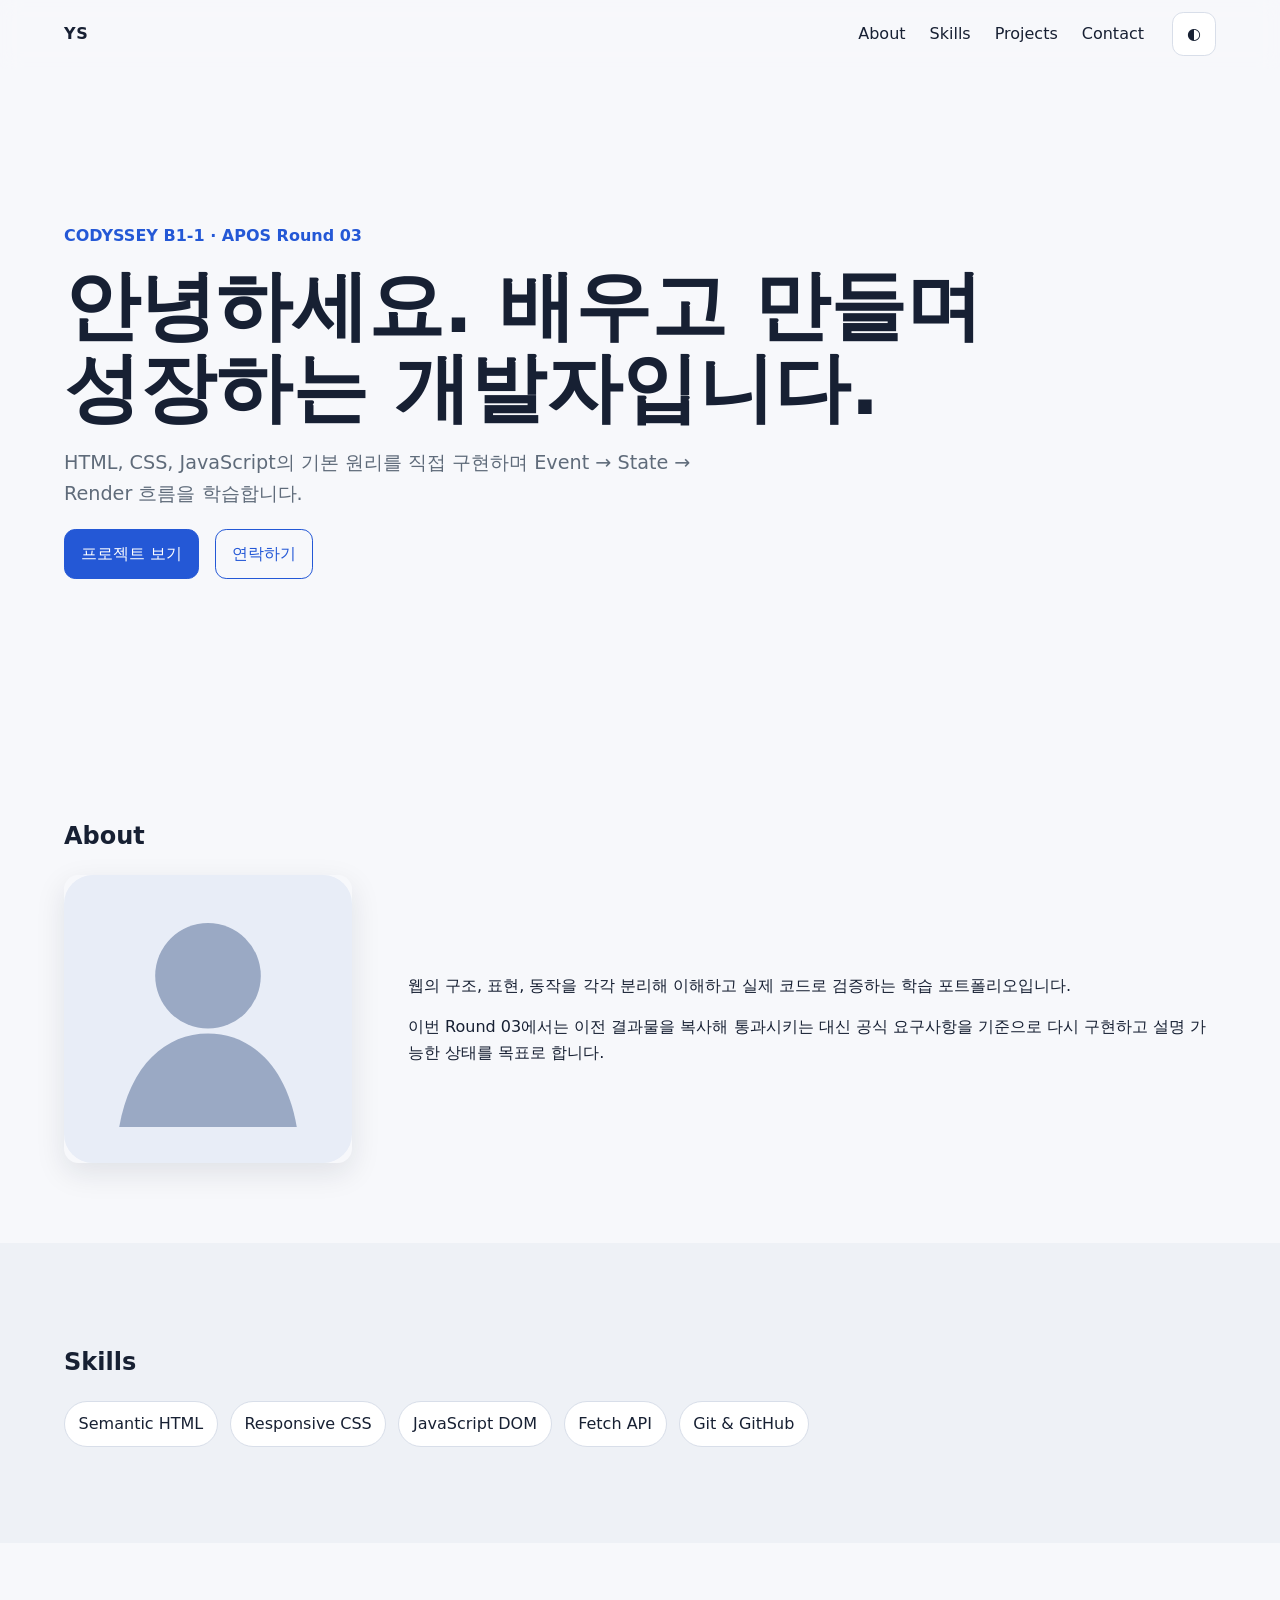
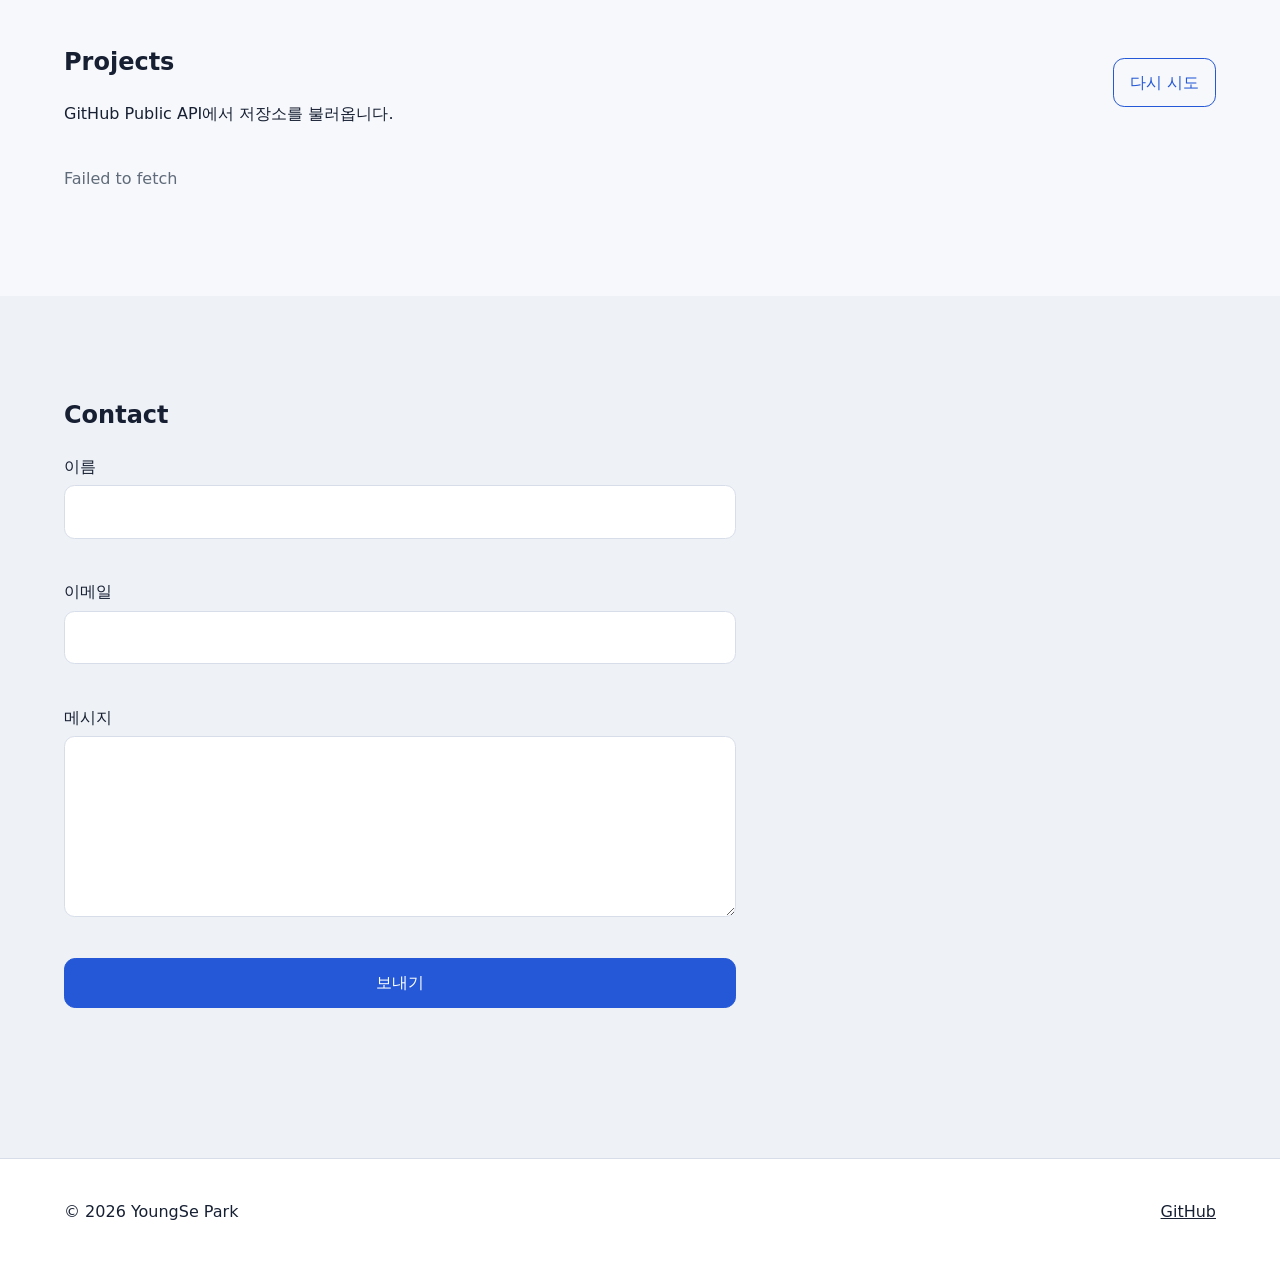
==== training/round-03-apos/04-src/index.html @ c830502e "feat(b1-1): start APOS round 03 core scaffold" ====
<!doctype html>
<html lang="ko" data-theme="light">
<head>
  <meta charset="utf-8">
  <meta name="viewport" content="width=device-width, initial-scale=1">
  <meta name="description" content="CODYSSEY B1-1 Round 03 개인 포트폴리오">
  <title>YoungSe | Web Portfolio</title>
  <link rel="stylesheet" href="css/style.css">
  <script src="js/main.js" defer></script>
</head>
<body>
  <header class="site-header" id="top">
    <nav class="nav container" aria-label="주요 메뉴">
      <a class="logo" href="#hero" aria-label="홈으로 이동">YS</a>
      <button class="menu-toggle" type="button" aria-expanded="false" aria-controls="nav-menu">
        <span class="sr-only">메뉴 열기</span>
        <span aria-hidden="true">☰</span>
      </button>
      <ul class="nav-menu" id="nav-menu">
        <li><a href="#about">About</a></li>
        <li><a href="#skills">Skills</a></li>
        <li><a href="#projects">Projects</a></li>
        <li><a href="#contact">Contact</a></li>
      </ul>
      <button class="theme-toggle" type="button" aria-label="다크 모드 전환">◐</button>
    </nav>
  </header>

  <main>
    <section class="hero section" id="hero">
      <div class="container reveal">
        <p class="eyebrow">CODYSSEY B1-1 · APOS Round 03</p>
        <h1>안녕하세요. 배우고 만들며 성장하는 개발자입니다.</h1>
        <p class="lead">HTML, CSS, JavaScript의 기본 원리를 직접 구현하며 Event → State → Render 흐름을 학습합니다.</p>
        <div class="hero-actions">
          <a class="button" href="#projects">프로젝트 보기</a>
          <a class="button button-secondary" href="#contact">연락하기</a>
        </div>
      </div>
    </section>

    <section class="section" id="about">
      <div class="container reveal">
        <h2>About</h2>
        <div class="about-grid">
          <img class="profile-image" src="images/profile-placeholder.svg" alt="프로필 사진을 위한 기본 이미지">
          <div>
            <p>웹의 구조, 표현, 동작을 각각 분리해 이해하고 실제 코드로 검증하는 학습 포트폴리오입니다.</p>
            <p>이번 Round 03에서는 이전 결과물을 복사해 통과시키는 대신 공식 요구사항을 기준으로 다시 구현하고 설명 가능한 상태를 목표로 합니다.</p>
          </div>
        </div>
      </div>
    </section>

    <section class="section section-alt" id="skills">
      <div class="container reveal">
        <h2>Skills</h2>
        <ul class="skill-list" aria-label="기술 스택">
          <li>Semantic HTML</li>
          <li>Responsive CSS</li>
          <li>JavaScript DOM</li>
          <li>Fetch API</li>
          <li>Git & GitHub</li>
        </ul>
      </div>
    </section>

    <section class="section" id="projects">
      <div class="container reveal">
        <div class="section-heading">
          <div>
            <h2>Projects</h2>
            <p>GitHub Public API에서 저장소를 불러옵니다.</p>
          </div>
          <button class="button button-secondary retry-button" type="button" hidden>다시 시도</button>
        </div>
        <div class="project-status" role="status" aria-live="polite">프로젝트를 준비하고 있습니다.</div>
        <div class="project-grid" aria-live="polite"></div>
      </div>
    </section>

    <section class="section section-alt" id="contact">
      <div class="container reveal">
        <h2>Contact</h2>
        <form class="contact-form" novalidate>
          <div class="form-field">
            <label for="name">이름</label>
            <input id="name" name="name" type="text" autocomplete="name" required>
            <p class="field-error" data-error-for="name"></p>
          </div>

          <div class="form-field">
            <label for="email">이메일</label>
            <input id="email" name="email" type="email" autocomplete="email" required>
            <p class="field-error" data-error-for="email"></p>
          </div>

          <div class="form-field">
            <label for="message">메시지</label>
            <textarea id="message" name="message" rows="6" required></textarea>
            <p class="field-error" data-error-for="message"></p>
          </div>

          <button class="button" type="submit">보내기</button>
          <p class="form-status" role="status" aria-live="polite"></p>
        </form>
      </div>
    </section>
  </main>

  <footer class="site-footer">
    <div class="container footer-row">
      <p>© 2026 YoungSe Park</p>
      <a href="https://github.com/MetaStudy999" target="_blank" rel="noreferrer">GitHub</a>
    </div>
  </footer>

  <button class="scroll-top" type="button" aria-label="페이지 맨 위로 이동" hidden>↑</button>
</body>
</html>
---- training/round-03-apos/04-src/css/style.css ----
:root {
  --color-bg: #f7f8fb;
  --color-surface: #ffffff;
  --color-surface-alt: #eef1f6;
  --color-text: #172033;
  --color-muted: #5f6b7a;
  --color-accent: #2458d6;
  --color-accent-contrast: #ffffff;
  --color-border: #d8dee9;
  --color-error: #b42318;
  --shadow-card: 0 10px 30px rgba(23, 32, 51, 0.1);
  --font-sans: system-ui, -apple-system, BlinkMacSystemFont, "Segoe UI", sans-serif;
  --space-1: 0.5rem;
  --space-2: 0.75rem;
  --space-3: 1rem;
  --space-4: 1.5rem;
  --space-5: 2rem;
  --space-6: 3rem;
  --radius: 0.9rem;
  --max-width: 72rem;
}

[data-theme="dark"] {
  --color-bg: #111827;
  --color-surface: #182235;
  --color-surface-alt: #202c42;
  --color-text: #eef2ff;
  --color-muted: #b9c2d0;
  --color-accent: #7da2ff;
  --color-accent-contrast: #0b1220;
  --color-border: #334155;
  --color-error: #ff9a8f;
  --shadow-card: 0 10px 30px rgba(0, 0, 0, 0.28);
}

* {
  box-sizing: border-box;
}

html {
  scroll-behavior: smooth;
}

body {
  margin: 0;
  font-family: var(--font-sans);
  color: var(--color-text);
  background: var(--color-bg);
  line-height: 1.6;
  transition: background-color 180ms ease, color 180ms ease;
}

a {
  color: inherit;
}

button,
input,
textarea {
  font: inherit;
}

button,
a {
  -webkit-tap-highlight-color: transparent;
}

img {
  display: block;
  max-width: 100%;
}

.container {
  width: min(calc(100% - 2rem), var(--max-width));
  margin-inline: auto;
}

.sr-only {
  position: absolute;
  width: 1px;
  height: 1px;
  padding: 0;
  margin: -1px;
  overflow: hidden;
  clip: rect(0, 0, 0, 0);
  white-space: nowrap;
  border: 0;
}

.site-header {
  position: sticky;
  top: 0;
  z-index: 10;
  border-bottom: 1px solid transparent;
  background: color-mix(in srgb, var(--color-bg) 88%, transparent);
  backdrop-filter: blur(10px);
  transition: background-color 180ms ease, box-shadow 180ms ease, border-color 180ms ease;
}

.site-header.scrolled {
  background: var(--color-surface);
  border-color: var(--color-border);
  box-shadow: 0 4px 18px rgba(23, 32, 51, 0.08);
}

.nav {
  min-height: 4.25rem;
  display: flex;
  align-items: center;
  gap: var(--space-3);
}

.logo {
  font-weight: 800;
  text-decoration: none;
  letter-spacing: 0.04em;
}

.menu-toggle,
.theme-toggle,
.scroll-top {
  border: 1px solid var(--color-border);
  background: var(--color-surface);
  color: var(--color-text);
  border-radius: 0.7rem;
  cursor: pointer;
  transition: transform 160ms ease, background-color 160ms ease;
}

.menu-toggle,
.theme-toggle {
  min-width: 2.75rem;
  min-height: 2.75rem;
}

.menu-toggle {
  margin-left: auto;
}

.theme-toggle:hover,
.menu-toggle:hover,
.scroll-top:hover {
  transform: translateY(-2px);
}

.nav-menu {
  position: absolute;
  inset: 4.25rem 1rem auto 1rem;
  display: none;
  margin: 0;
  padding: var(--space-3);
  list-style: none;
  background: var(--color-surface);
  border: 1px solid var(--color-border);
  border-radius: var(--radius);
  box-shadow: var(--shadow-card);
}

.nav-menu.active {
  display: grid;
  gap: var(--space-2);
}

.nav-menu a {
  display: block;
  padding: var(--space-2);
  text-decoration: none;
  border-radius: 0.5rem;
  transition: background-color 160ms ease;
}

.nav-menu a:hover {
  background: var(--color-surface-alt);
}

.section {
  padding: var(--space-6) 0;
}

.section-alt {
  background: var(--color-surface-alt);
}

.hero {
  min-height: 72vh;
  display: grid;
  align-items: center;
}

.hero h1 {
  max-width: 18ch;
  margin: 0;
  font-size: clamp(2.25rem, 8vw, 4.75rem);
  line-height: 1.08;
}

.eyebrow {
  color: var(--color-accent);
  font-weight: 700;
}

.lead {
  max-width: 42rem;
  color: var(--color-muted);
  font-size: 1.05rem;
}

.hero-actions,
.footer-row,
.section-heading {
  display: flex;
  flex-wrap: wrap;
  align-items: center;
  gap: var(--space-3);
}

.section-heading {
  justify-content: space-between;
}

.button {
  display: inline-flex;
  align-items: center;
  justify-content: center;
  min-height: 2.8rem;
  padding: 0.7rem 1rem;
  border: 1px solid var(--color-accent);
  border-radius: 0.7rem;
  background: var(--color-accent);
  color: var(--color-accent-contrast);
  text-decoration: none;
  cursor: pointer;
  transition: transform 160ms ease, box-shadow 160ms ease, background-color 160ms ease;
}

.button:hover {
  transform: translateY(-2px);
  box-shadow: var(--shadow-card);
}

.button-secondary {
  background: transparent;
  color: var(--color-accent);
}

.about-grid {
  display: grid;
  gap: var(--space-4);
  align-items: center;
}

.profile-image {
  width: min(100%, 18rem);
  border-radius: var(--radius);
  box-shadow: var(--shadow-card);
}

.skill-list {
  display: flex;
  flex-wrap: wrap;
  gap: var(--space-2);
  padding: 0;
  list-style: none;
}

.skill-list li {
  padding: 0.55rem 0.85rem;
  border: 1px solid var(--color-border);
  border-radius: 999px;
  background: var(--color-surface);
}

.project-status {
  margin-block: var(--space-4);
  color: var(--color-muted);
}

.project-grid {
  display: grid;
  grid-template-columns: repeat(auto-fit, minmax(min(100%, 16rem), 1fr));
  gap: var(--space-4);
}

.project-card {
  display: flex;
  flex-direction: column;
  min-height: 12rem;
  padding: var(--space-4);
  border: 1px solid var(--color-border);
  border-radius: var(--radius);
  background: var(--color-surface);
  box-shadow: var(--shadow-card);
  transition: transform 160ms ease, box-shadow 160ms ease;
}

.project-card:hover {
  transform: translateY(-4px);
}

.project-card p {
  color: var(--color-muted);
}

.project-meta {
  margin-top: auto;
  display: flex;
  justify-content: space-between;
  gap: var(--space-2);
  font-size: 0.9rem;
}

.contact-form {
  max-width: 42rem;
  display: grid;
  gap: var(--space-3);
}

.form-field {
  display: grid;
  gap: 0.35rem;
}

.form-field input,
.form-field textarea {
  width: 100%;
  padding: 0.8rem 0.9rem;
  color: var(--color-text);
  background: var(--color-surface);
  border: 1px solid var(--color-border);
  border-radius: 0.65rem;
}

.form-field input:focus,
.form-field textarea:focus {
  outline: 3px solid color-mix(in srgb, var(--color-accent) 28%, transparent);
  border-color: var(--color-accent);
}

.field-error {
  min-height: 1.2rem;
  margin: 0;
  color: var(--color-error);
  font-size: 0.9rem;
}

.form-status {
  min-height: 1.4rem;
  font-weight: 700;
}

.site-footer {
  padding: var(--space-4) 0;
  background: var(--color-surface);
  border-top: 1px solid var(--color-border);
}

.footer-row {
  justify-content: space-between;
}

.scroll-top {
  position: fixed;
  right: 1rem;
  bottom: 1rem;
  width: 3rem;
  height: 3rem;
  box-shadow: var(--shadow-card);
}

.reveal {
  opacity: 0;
  transform: translateY(1rem);
  transition: opacity 420ms ease, transform 420ms ease;
}

.reveal.visible {
  opacity: 1;
  transform: none;
}

@media (min-width: 768px) {
  .menu-toggle {
    display: none;
  }

  .nav-menu {
    position: static;
    display: flex;
    margin-left: auto;
    padding: 0;
    border: 0;
    background: transparent;
    box-shadow: none;
  }

  .about-grid {
    grid-template-columns: minmax(14rem, 20rem) 1fr;
  }
}

@media (min-width: 1024px) {
  .section {
    padding: 5rem 0;
  }

  .lead {
    font-size: 1.2rem;
  }
}
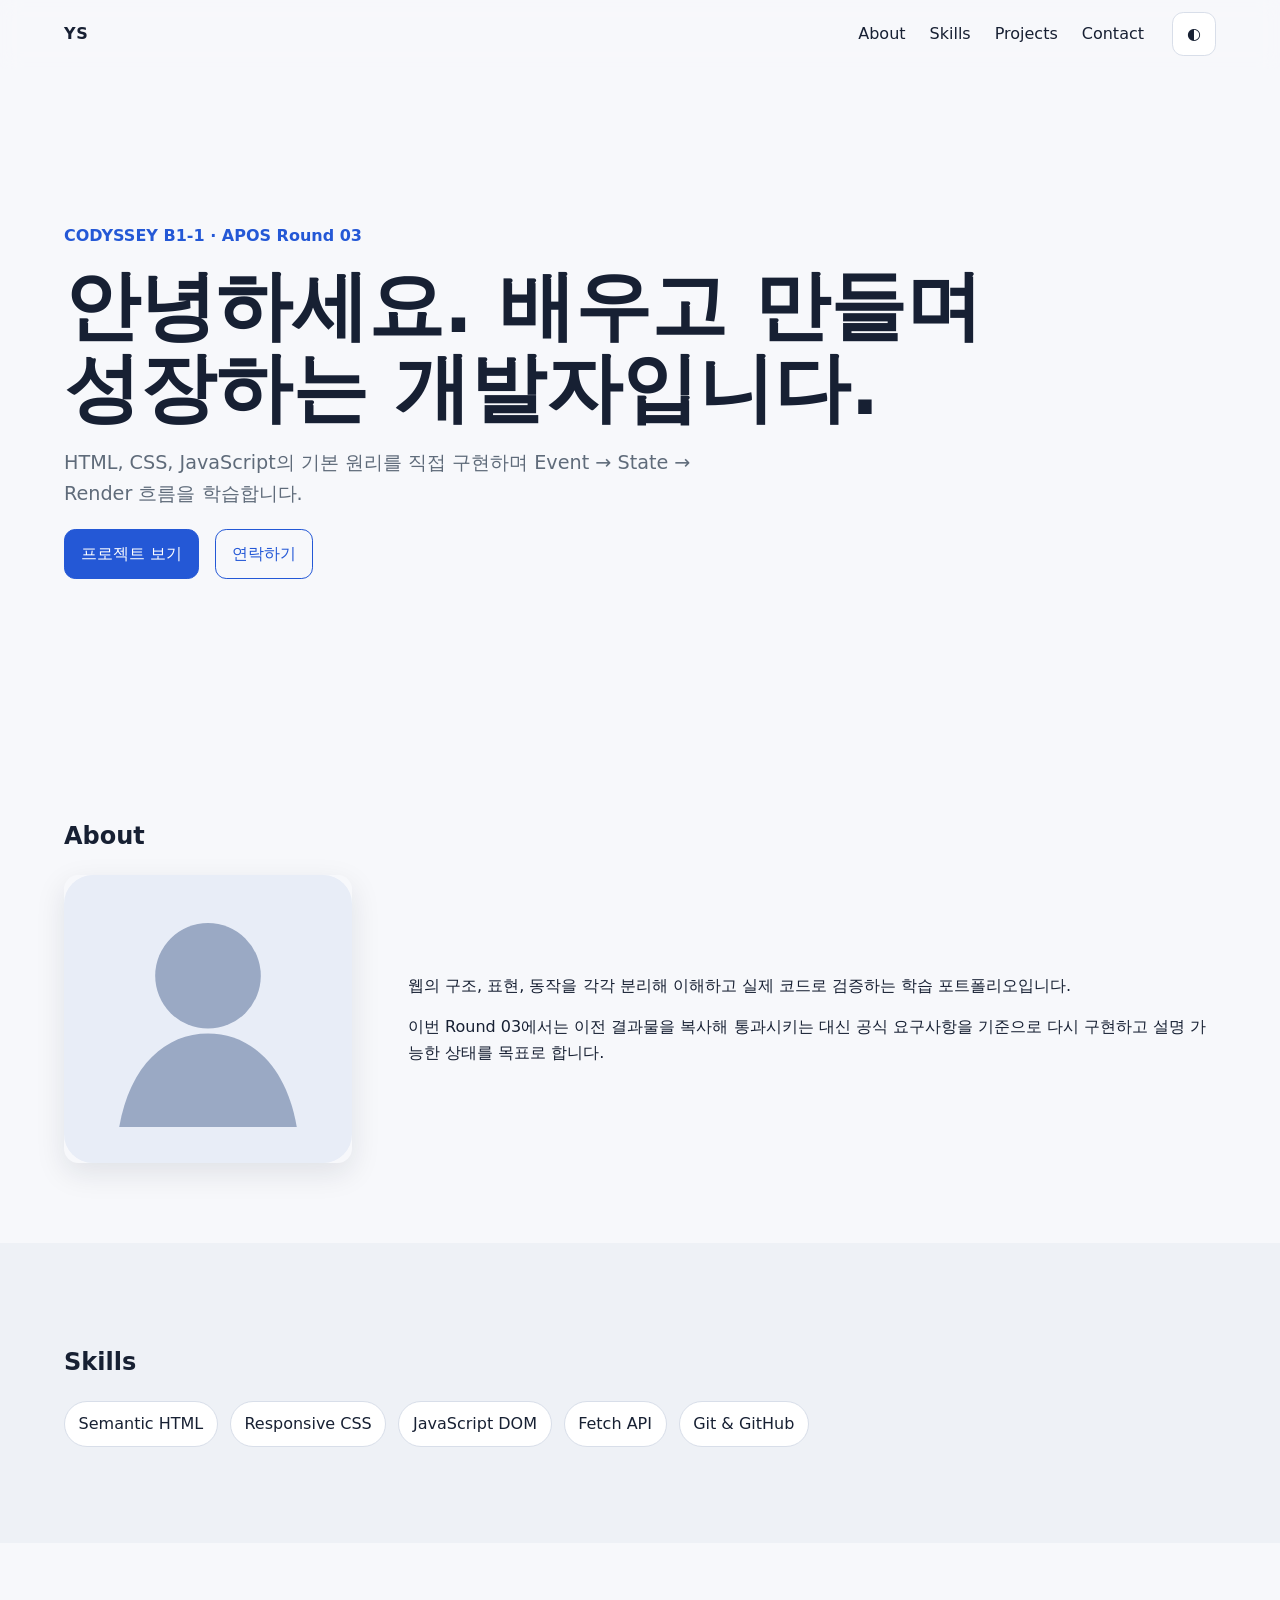
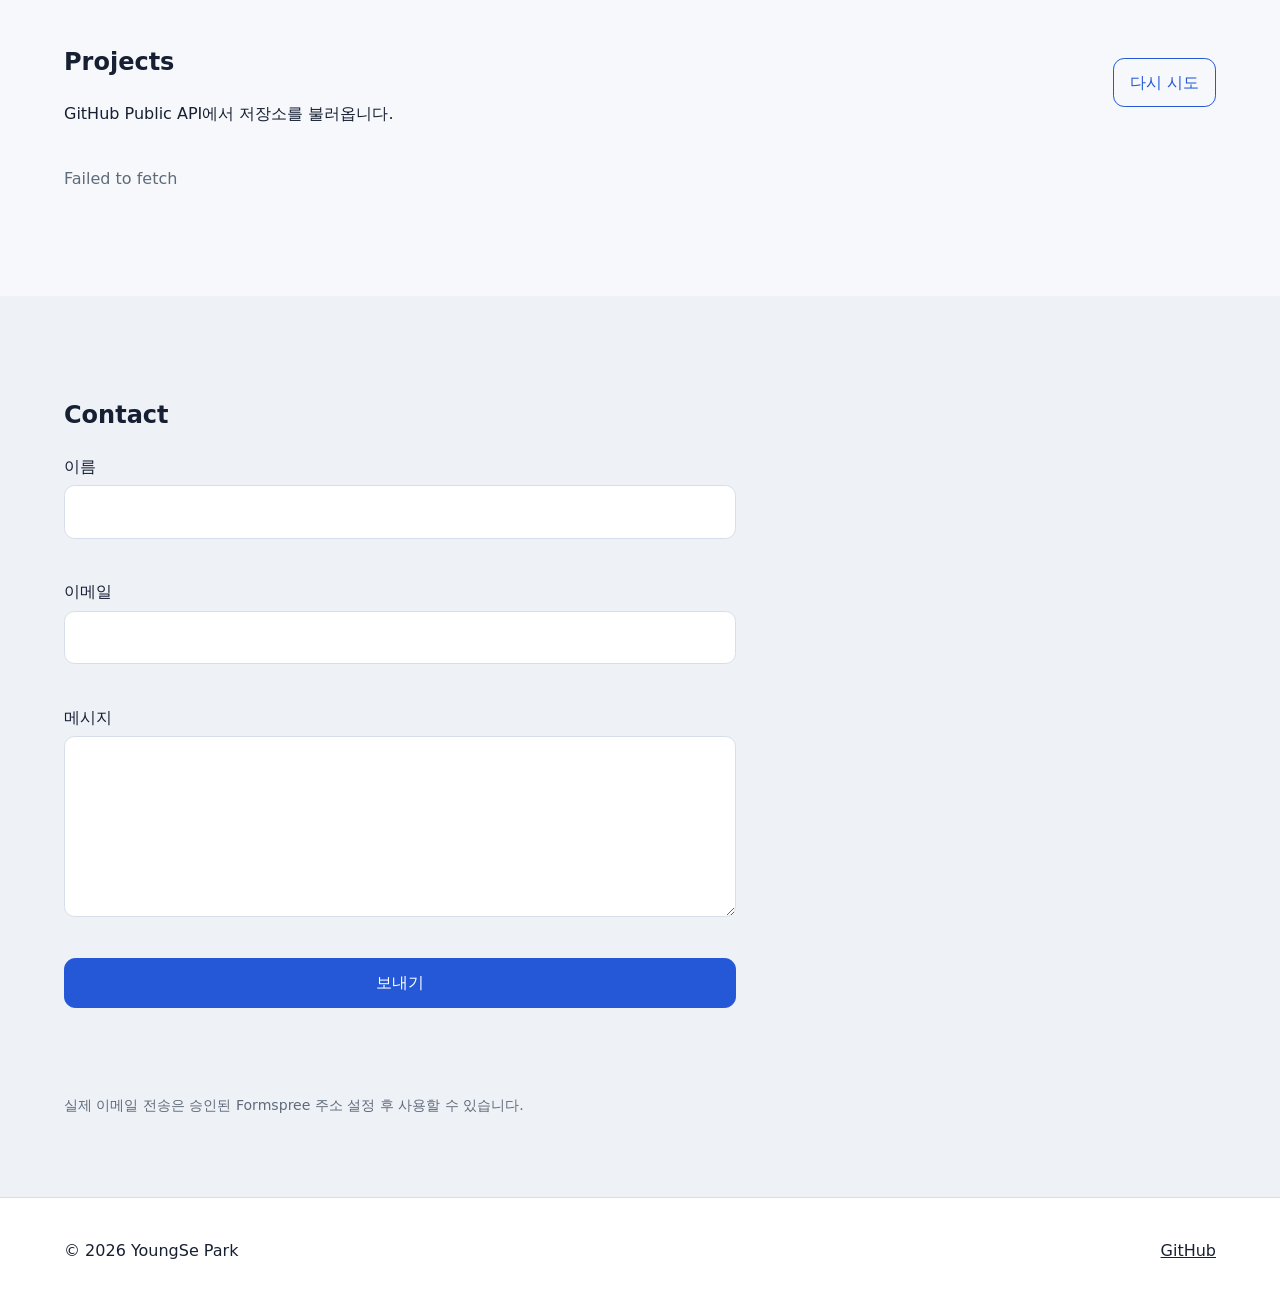
==== commit 4629b274: "feat(b1-1): implement bonus filters, typing, system themes and governed form delivery" ====
--- a/training/round-03-apos/04-src/index.html
+++ b/training/round-03-apos/04-src/index.html
@@ -30,7 +30,7 @@
     <section class="hero section" id="hero">
       <div class="container reveal">
         <p class="eyebrow">CODYSSEY B1-1 · APOS Round 03</p>
-        <h1>안녕하세요. 배우고 만들며 성장하는 개발자입니다.</h1>
+        <h1 aria-label="안녕하세요. 배우고 만들며 성장하는 개발자입니다."><span class="typing-target" aria-hidden="true">안녕하세요. 배우고 만들며 성장하는 개발자입니다.</span></h1>
         <p class="lead">HTML, CSS, JavaScript의 기본 원리를 직접 구현하며 Event → State → Render 흐름을 학습합니다.</p>
         <div class="hero-actions">
           <a class="button" href="#projects">프로젝트 보기</a>
@@ -75,6 +75,7 @@
           <button class="button button-secondary retry-button" type="button" hidden>다시 시도</button>
         </div>
         <div class="project-status" role="status" aria-live="polite">프로젝트를 준비하고 있습니다.</div>
+        <div class="project-filters" role="group" aria-label="프로젝트 언어 선택" hidden></div>
         <div class="project-grid" aria-live="polite"></div>
       </div>
     </section>
@@ -82,7 +83,7 @@
     <section class="section section-alt" id="contact">
       <div class="container reveal">
         <h2>Contact</h2>
-        <form class="contact-form" novalidate>
+        <form class="contact-form" data-formspree-endpoint="" novalidate>
           <div class="form-field">
             <label for="name">이름</label>
             <input id="name" name="name" type="text" autocomplete="name" required>
@@ -103,6 +104,7 @@
 
           <button class="button" type="submit">보내기</button>
           <p class="form-status" role="status" aria-live="polite"></p>
+          <p class="form-notice">실제 이메일 전송은 승인된 Formspree 주소 설정 후 사용할 수 있습니다.</p>
         </form>
       </div>
     </section>
--- a/training/round-03-apos/04-src/css/style.css
+++ b/training/round-03-apos/04-src/css/style.css
@@ -37,6 +37,8 @@
   box-sizing: border-box;
 }
 
+[hidden] { display: none !important; }
+
 html {
   scroll-behavior: smooth;
 }
@@ -407,3 +409,11 @@
     font-size: 1.2rem;
   }
 }
+
+.project-filters {display:flex;flex-wrap:wrap;gap:.6rem;margin:1rem 0 1.5rem}
+.project-filters button {background:var(--color-surface);color:var(--color-text);border:1px solid var(--color-border);border-radius:999px;padding:.5rem 1rem;min-height:2.75rem;cursor:pointer}
+.project-filters button[aria-pressed="true"] {background:var(--color-accent);color:var(--color-accent-contrast);border-color:var(--color-accent)}
+.project-filters button:focus-visible {outline:3px solid var(--color-accent);outline-offset:2px}
+.form-notice {color:var(--color-muted);font-size:.88rem;margin:0}
+.contact-form button:disabled {opacity:.65;cursor:wait}
+@media (prefers-reduced-motion:reduce){*,*::before,*::after{scroll-behavior:auto!important;animation-duration:.01ms!important;transition-duration:.01ms!important}}
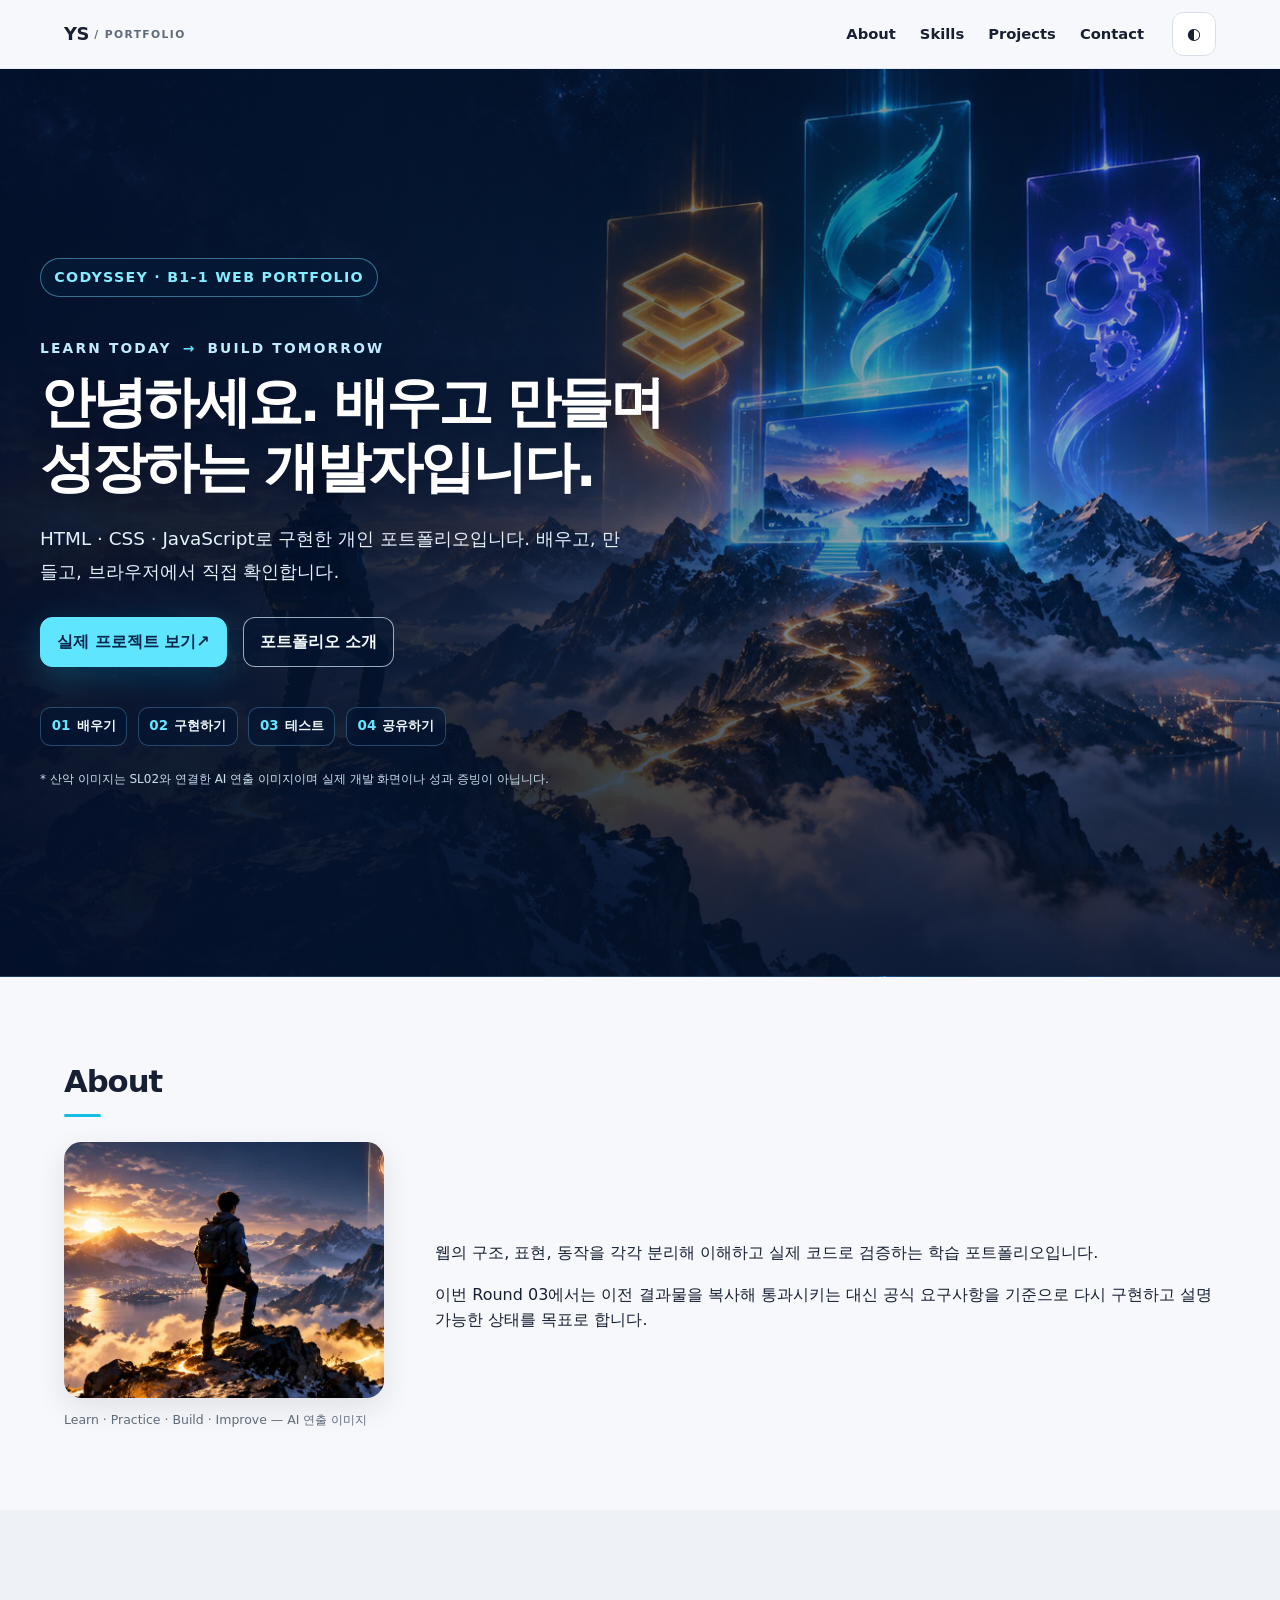
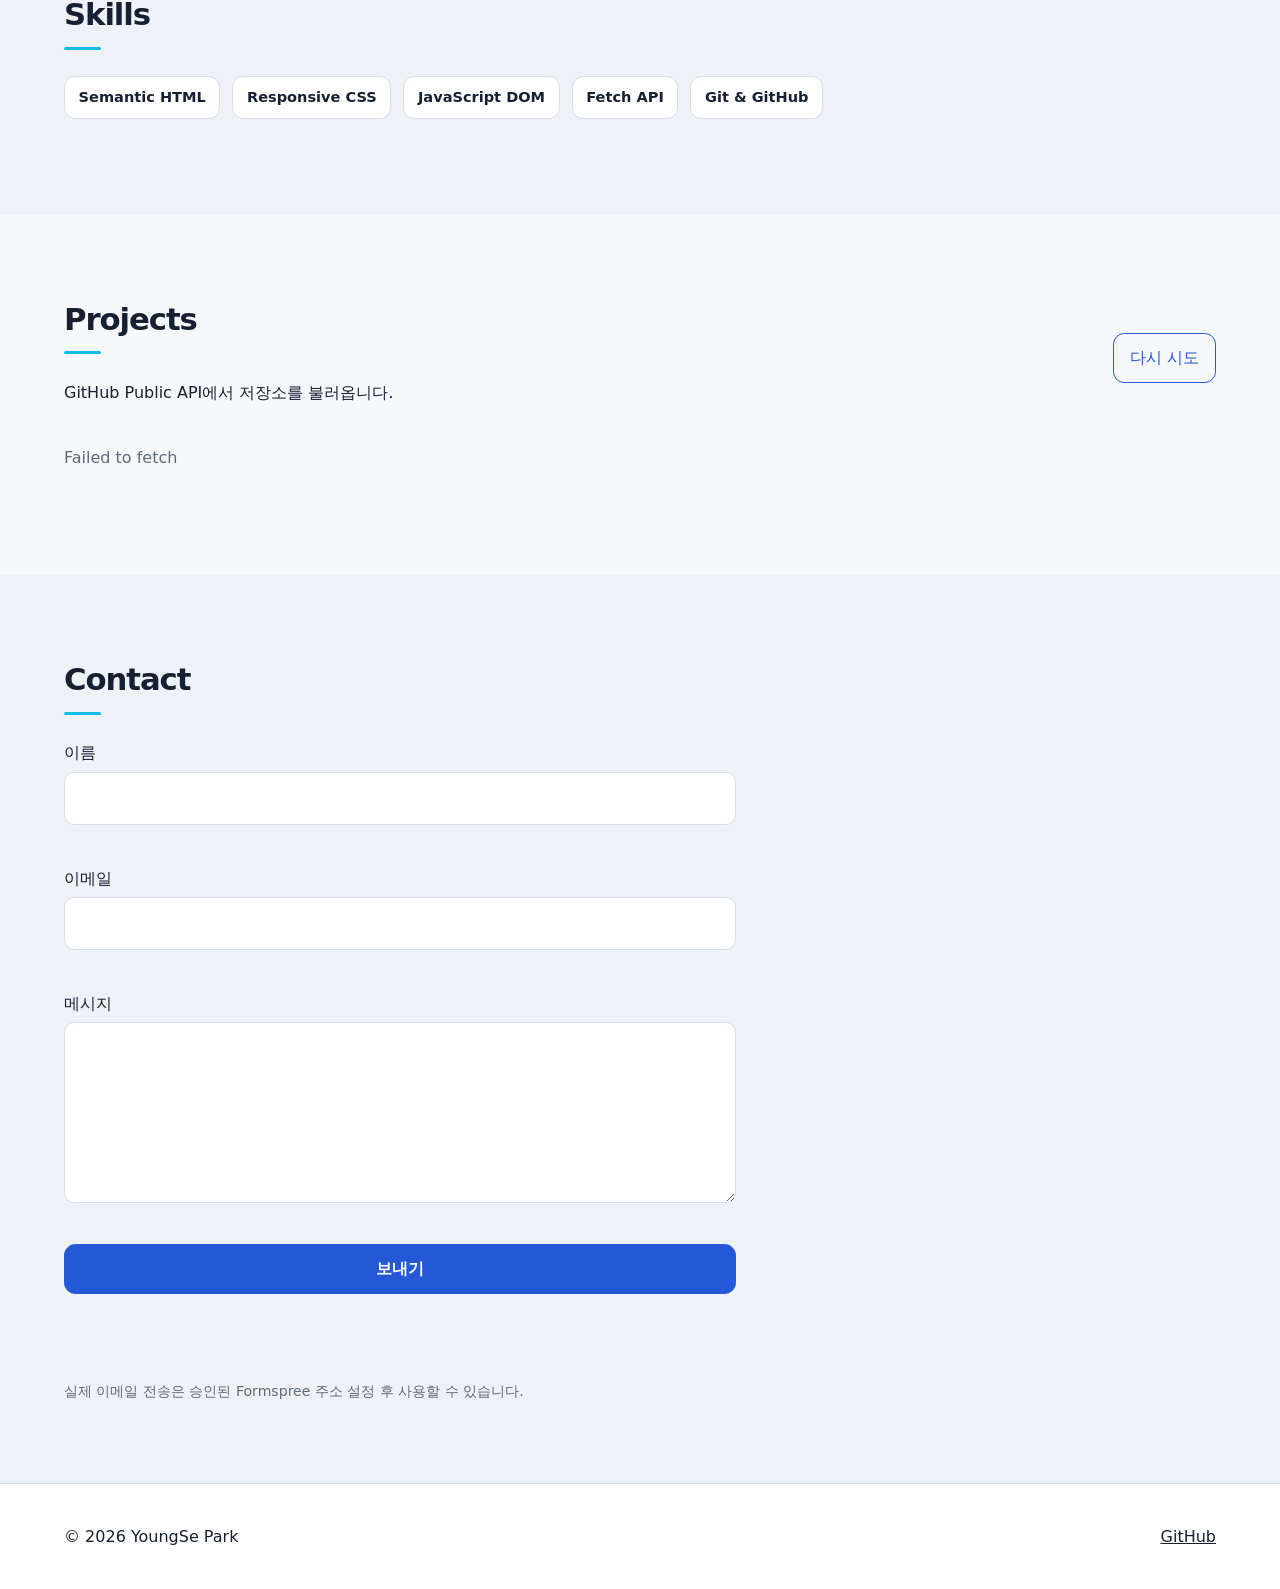
==== commit e5c4f5b3: "feat(b1-1): preserve verified local SL02 visual with original assets" ====
--- a/training/round-03-apos/04-src/index.html
+++ b/training/round-03-apos/04-src/index.html
@@ -27,14 +27,25 @@
   </header>
 
   <main>
-    <section class="hero section" id="hero">
-      <div class="container reveal">
-        <p class="eyebrow">CODYSSEY B1-1 · APOS Round 03</p>
-        <h1 aria-label="안녕하세요. 배우고 만들며 성장하는 개발자입니다."><span class="typing-target" aria-hidden="true">안녕하세요. 배우고 만들며 성장하는 개발자입니다.</span></h1>
-        <p class="lead">HTML, CSS, JavaScript의 기본 원리를 직접 구현하며 Event → State → Render 흐름을 학습합니다.</p>
-        <div class="hero-actions">
-          <a class="button" href="#projects">프로젝트 보기</a>
-          <a class="button button-secondary" href="#contact">연락하기</a>
+    <!-- SL02-DESIGN-PREVIEW-V1: illustration only; functional JS untouched -->
+    <section class="hero section" id="hero" aria-label="웹 포트폴리오 소개">
+      <div class="container hero-stage reveal">
+        <div class="hero-panel">
+          <p class="eyebrow hero-eyebrow">CODYSSEY · B1-1 WEB PORTFOLIO</p>
+          <p class="hero-overline">LEARN TODAY <span aria-hidden="true">→</span> BUILD TOMORROW</p>
+          <h1 aria-label="안녕하세요. 배우고 만들며 성장하는 개발자입니다."><span class="typing-target" aria-hidden="true">안녕하세요. 배우고 만들며 성장하는 개발자입니다.</span></h1>
+          <p class="lead">HTML · CSS · JavaScript로 구현한 개인 포트폴리오입니다. 배우고, 만들고, 브라우저에서 직접 확인합니다.</p>
+          <div class="hero-actions">
+            <a class="button" href="#projects">실제 프로젝트 보기 <span aria-hidden="true">↗</span></a>
+            <a class="button button-secondary" href="#about">포트폴리오 소개</a>
+          </div>
+          <div class="journey-steps" role="list" aria-label="프로젝트의 성장 과정">
+            <span role="listitem"><strong>01</strong> 배우기</span>
+            <span role="listitem"><strong>02</strong> 구현하기</span>
+            <span role="listitem"><strong>03</strong> 테스트</span>
+            <span role="listitem"><strong>04</strong> 공유하기</span>
+          </div>
+          <p class="visual-disclaimer">* 산악 이미지는 SL02와 연결한 AI 연출 이미지이며 실제 개발 화면이나 성과 증빙이 아닙니다.</p>
         </div>
       </div>
     </section>
@@ -43,7 +54,7 @@
       <div class="container reveal">
         <h2>About</h2>
         <div class="about-grid">
-          <img class="profile-image" src="images/profile-placeholder.svg" alt="프로필 사진을 위한 기본 이미지">
+          <figure class="about-visual"><img class="profile-image" src="images/about-journey-sl02.jpg" alt="산맥을 향하는 여행자의 AI 생성 이미지, 성장 과정을 상징하는 연출"><figcaption>Learn · Practice · Build · Improve — AI 연출 이미지</figcaption></figure>
           <div>
             <p>웹의 구조, 표현, 동작을 각각 분리해 이해하고 실제 코드로 검증하는 학습 포트폴리오입니다.</p>
             <p>이번 Round 03에서는 이전 결과물을 복사해 통과시키는 대신 공식 요구사항을 기준으로 다시 구현하고 설명 가능한 상태를 목표로 합니다.</p>
--- a/training/round-03-apos/04-src/css/style.css
+++ b/training/round-03-apos/04-src/css/style.css
@@ -417,3 +417,155 @@
 .form-notice {color:var(--color-muted);font-size:.88rem;margin:0}
 .contact-form button:disabled {opacity:.65;cursor:wait}
 @media (prefers-reduced-motion:reduce){*,*::before,*::after{scroll-behavior:auto!important;animation-duration:.01ms!important;transition-duration:.01ms!important}}
+
+/* SL02-DESIGN-PREVIEW-V1 | visual override only | existing functional CSS preserved. */
+/* Original generated illustration: design concept, not a real screenshot. */
+:root {
+  --hero-cyan: #5ce7ff;
+  --hero-navy: #071c3e;
+}
+body { -webkit-font-smoothing: antialiased; }
+.site-header {
+  background: color-mix(in srgb, var(--color-bg) 85%, transparent);
+  border-bottom-color: color-mix(in srgb, var(--color-border) 55%, transparent);
+}
+.site-header.scrolled { box-shadow: 0 6px 24px rgba(0, 13, 41, .18); }
+.nav .logo { font-size: 1.12rem; letter-spacing: -.02em; color: var(--color-text); }
+.nav .logo::after { content: ' / PORTFOLIO'; font-size: .67rem; letter-spacing: .13em; vertical-align: middle; color: var(--color-muted); }
+.nav-menu a { font-size: .92rem; font-weight: 650; }
+.nav-menu a:focus-visible, .hero a:focus-visible { outline: 3px solid #65efff; outline-offset: 3px; }
+.hero {
+  isolation: isolate;
+  position: relative;
+  min-height: min(810px, 91vh);
+  min-height: clamp(610px, 83svh, 840px);
+  overflow: clip;
+  color: #f7faff;
+  background-color: #071a39;
+  background-image:
+    linear-gradient(90deg, rgba(3,15,41,.94) 0%, rgba(4,20,46,.86) 29%, rgba(4,19,44,.52) 53%, rgba(3,17,44,.13) 100%),
+    linear-gradient(0deg, rgba(4,17,41,.7) 0%, rgba(4,17,41,0) 50%),
+    url('../images/hero-mountain-sl02.jpg');
+  background-size: cover;
+  background-position: center, center, center 45%;
+  border-bottom: 1px solid rgba(83,180,238,.28);
+}
+.hero::after {
+  content: '';
+  position: absolute;
+  z-index: -1;
+  inset: 0;
+  pointer-events: none;
+  background: radial-gradient(ellipse at 73% 52%,transparent 17%,rgba(4,18,42,.22) 80%);
+}
+.hero .container { width: min(calc(100% - 2rem), 75rem); }
+.hero-stage { position: relative; display: flex; align-items: center; min-height: inherit; padding-block: 5rem; }
+.hero-panel { max-width: min(700px, 66%); }
+.hero-eyebrow {
+  display: inline-block;
+  padding: .42rem .83rem;
+  background: rgba(5,27,58,.63);
+  color: #86edff;
+  border: 1px solid rgba(113,224,255,.45);
+  border-radius: 100px;
+  font-size: clamp(.72rem,1.15vw,.89rem);
+  letter-spacing: .09em;
+}
+.hero-overline { margin: 1.65rem 0 .65rem; color: #c0ebff; font-size: .86rem; font-weight: 700; letter-spacing: .16em; }
+.hero-overline span { color: var(--hero-cyan); margin-inline: .25rem; }
+.hero h1 {
+  max-width: 15ch;
+  color: #fff;
+  font-size: clamp(2.35rem, 5.25vw, 4.85rem);
+  font-weight: 800;
+  line-height: 1.18;
+  letter-spacing: -.055em;
+  text-wrap: balance;
+  text-shadow: 0 5px 26px rgba(1,10,30,.5);
+}
+.hero .lead {
+  max-width: 37rem;
+  margin: 1.5rem 0 1.8rem;
+  font-size: clamp(.98rem, 1.55vw, 1.15rem);
+  line-height: 1.75;
+  color: #e6f1ff;
+  text-shadow: 0 3px 12px rgba(2,17,41,.65);
+}
+.hero .button {
+  border-radius: .76rem;
+  border-color: #63e4ff;
+  background: #60e5ff;
+  color: #06254c;
+  font-weight: 800;
+  box-shadow: 0 8px 32px rgba(13,185,243,.23);
+}
+.hero .button-secondary {
+  color: #f3faff;
+  background: rgba(4,21,49,.58);
+  border-color: rgba(221,243,255,.68);
+  box-shadow: none;
+}
+.hero .button-secondary:hover { background: rgba(43,81,118,.68); }
+.journey-steps { margin-top: 2.5rem; display: flex; flex-wrap: wrap; gap: .65rem; }
+.journey-steps span {
+  display: inline-flex;
+  gap: .38rem;
+  align-items: center;
+  padding: .48rem .67rem;
+  border: 1px solid rgba(120,196,245,.3);
+  background: rgba(4,22,51,.68);
+  border-radius: .65rem;
+  font-size: .84rem;
+  font-weight: 650;
+  color: #f0f8ff;
+  backdrop-filter: blur(4px);
+}
+.journey-steps strong { color: #63e7ff; }
+.hero .visual-disclaimer { color: #ccdfef; margin-top: 1.55rem; font-size: .75rem; max-width: 34rem; line-height: 1.55; }
+.section > .container > h2, .section-heading h2 { margin-top: 0; font-size: clamp(1.65rem, 2.4vw, 2.2rem); letter-spacing: -.035em; }
+.section > .container > h2::after, .section-heading h2::after { content: ''; display: block; width: 2.3rem; height: .21rem; background: #13bde4; margin-top: .46rem; border-radius: .3rem; }
+.about-grid { gap: clamp(1.5rem,4vw,4rem); }
+.about-visual { margin:0; }
+.about-visual img { width: 100%; aspect-ratio: 5 / 4; object-fit: cover; object-position: 43% center; border-radius: 1.1rem; }
+.about-visual figcaption { font-size: .78rem; margin-top: .75rem; color: var(--color-muted); }
+.skill-list li { border-radius: .7rem; font-size: .91rem; font-weight: 650; }
+.project-card { border-radius: 1rem; transition: transform .17s ease, box-shadow .17s ease; }
+.project-card h3 { font-size: 1.07rem; line-height: 1.5; overflow-wrap: anywhere; }
+.project-card a:hover { color: var(--color-accent); }
+.project-card:focus-within { outline: 3px solid var(--color-accent); outline-offset: 2px; }
+.contact-form .button { font-weight: 700; }
+/* Responsive layout: visual only; functional menu and theme handlers remain untouched. */
+@media (max-width: 767px) {
+  .hero { min-height: 670px; background-position: center, center, 44% center;
+    background-image: linear-gradient(90deg,rgba(4,16,41,.94),rgba(4,20,44,.73) 60%,rgba(4,20,44,.36)),linear-gradient(0deg,rgba(4,18,44,.5),transparent 50%),url('../images/hero-mountain-sl02.jpg'); }
+  .hero-stage { padding-block: 5.5rem 4.25rem; align-items: flex-start; }
+  .hero-panel { max-width: 100%; }
+  .hero h1 { max-width: 16ch; font-size: clamp(2.2rem, 8.6vw, 3.4rem); }
+  .journey-steps { margin-top: 2rem; gap: .48rem; }
+  .journey-steps span { font-size: .76rem; padding: .39rem .55rem; }
+  .hero .visual-disclaimer { font-size: .7rem; }
+}
+@media (min-width: 768px) and (max-width: 1100px) {
+  .hero-panel { max-width: 65%; }
+  .hero h1 { font-size: clamp(2.8rem, 5.3vw, 4.3rem); }
+}
+@media (prefers-reduced-motion: reduce) {
+  .hero { scroll-behavior: auto; }
+}
+
+/* SL02-HERO-TYPO-FIX-V2 | Korean words remain intact at 320-1440px. */
+.hero h1 {
+  word-break: keep-all;
+  overflow-wrap: normal;
+  line-break: strict;
+  text-wrap: pretty;
+  max-width: min(100%, 700px);
+  font-size: clamp(2.1rem, 4.3vw, 4.25rem);
+}
+@media (max-width: 767px) {
+  .hero h1 {
+    max-width: 100%;
+    font-size: clamp(1.9rem, 7.4vw, 2.72rem);
+    letter-spacing: -.045em;
+  }
+}
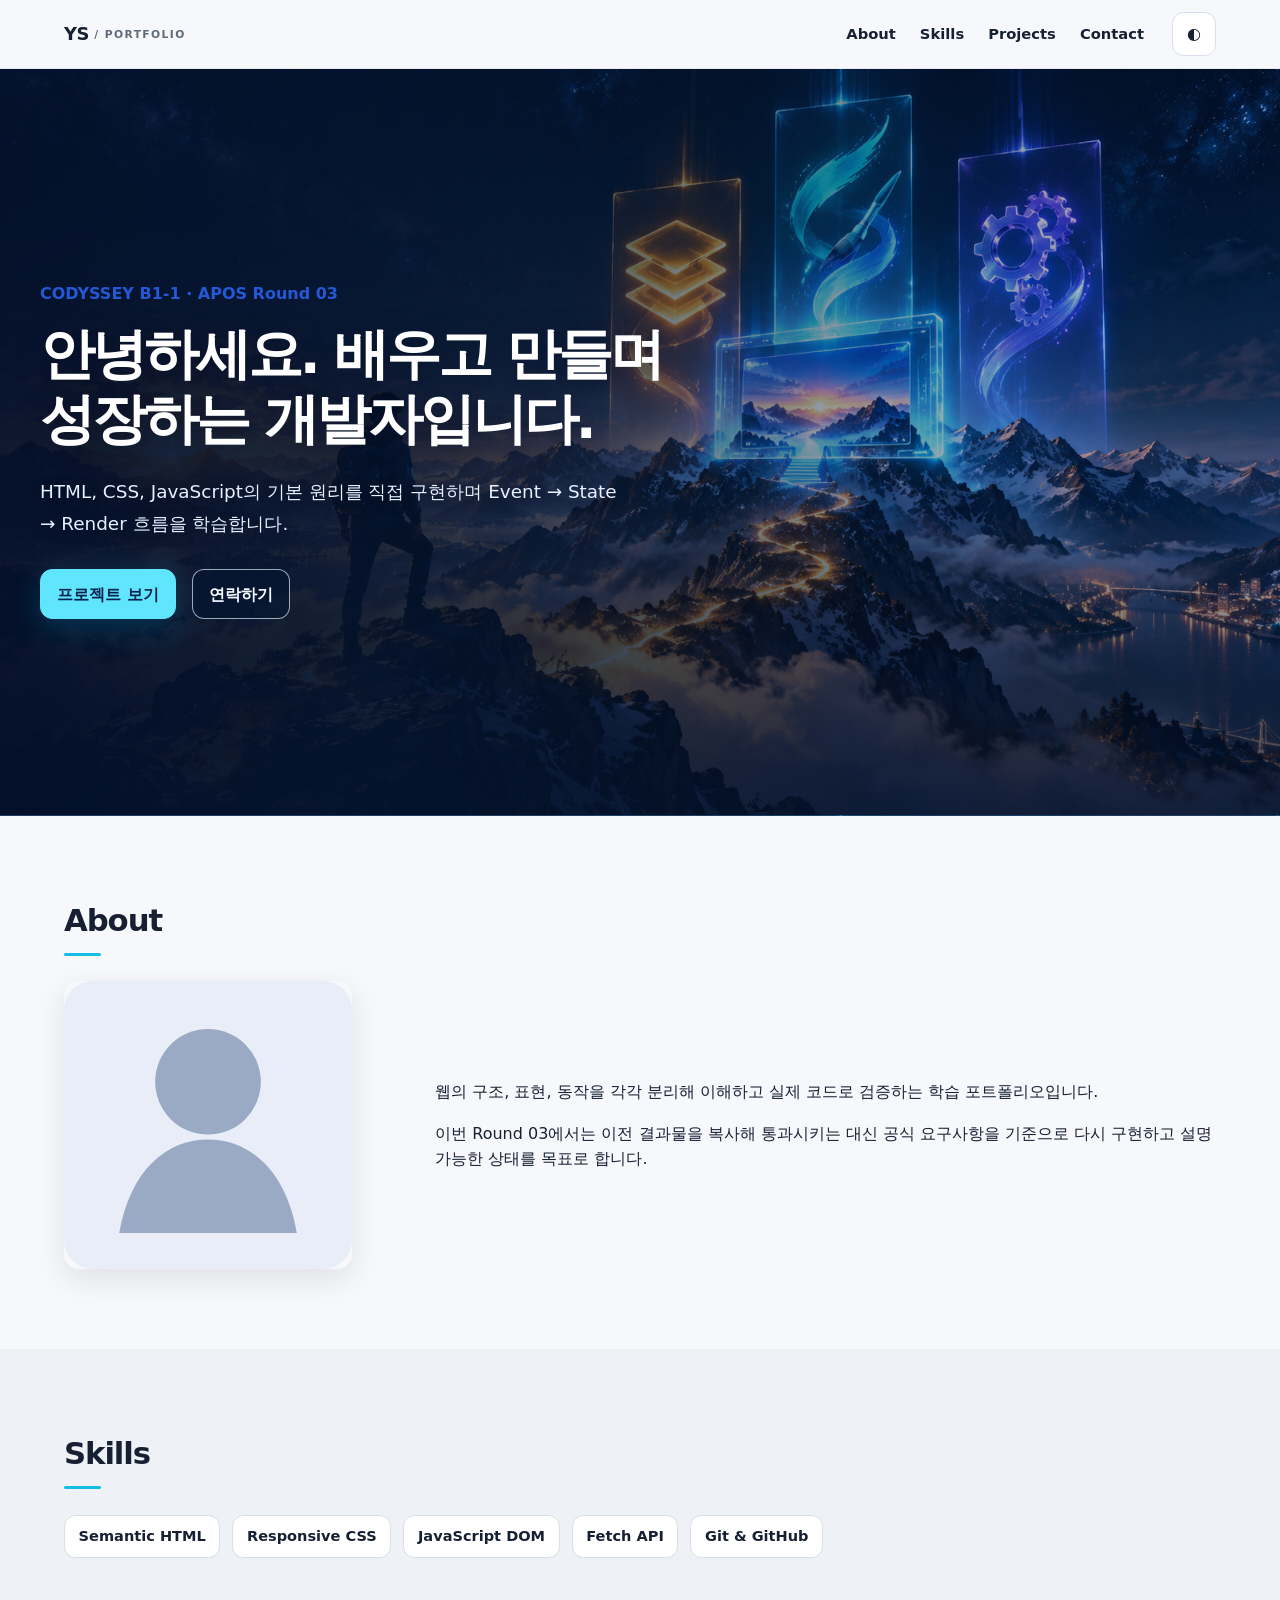
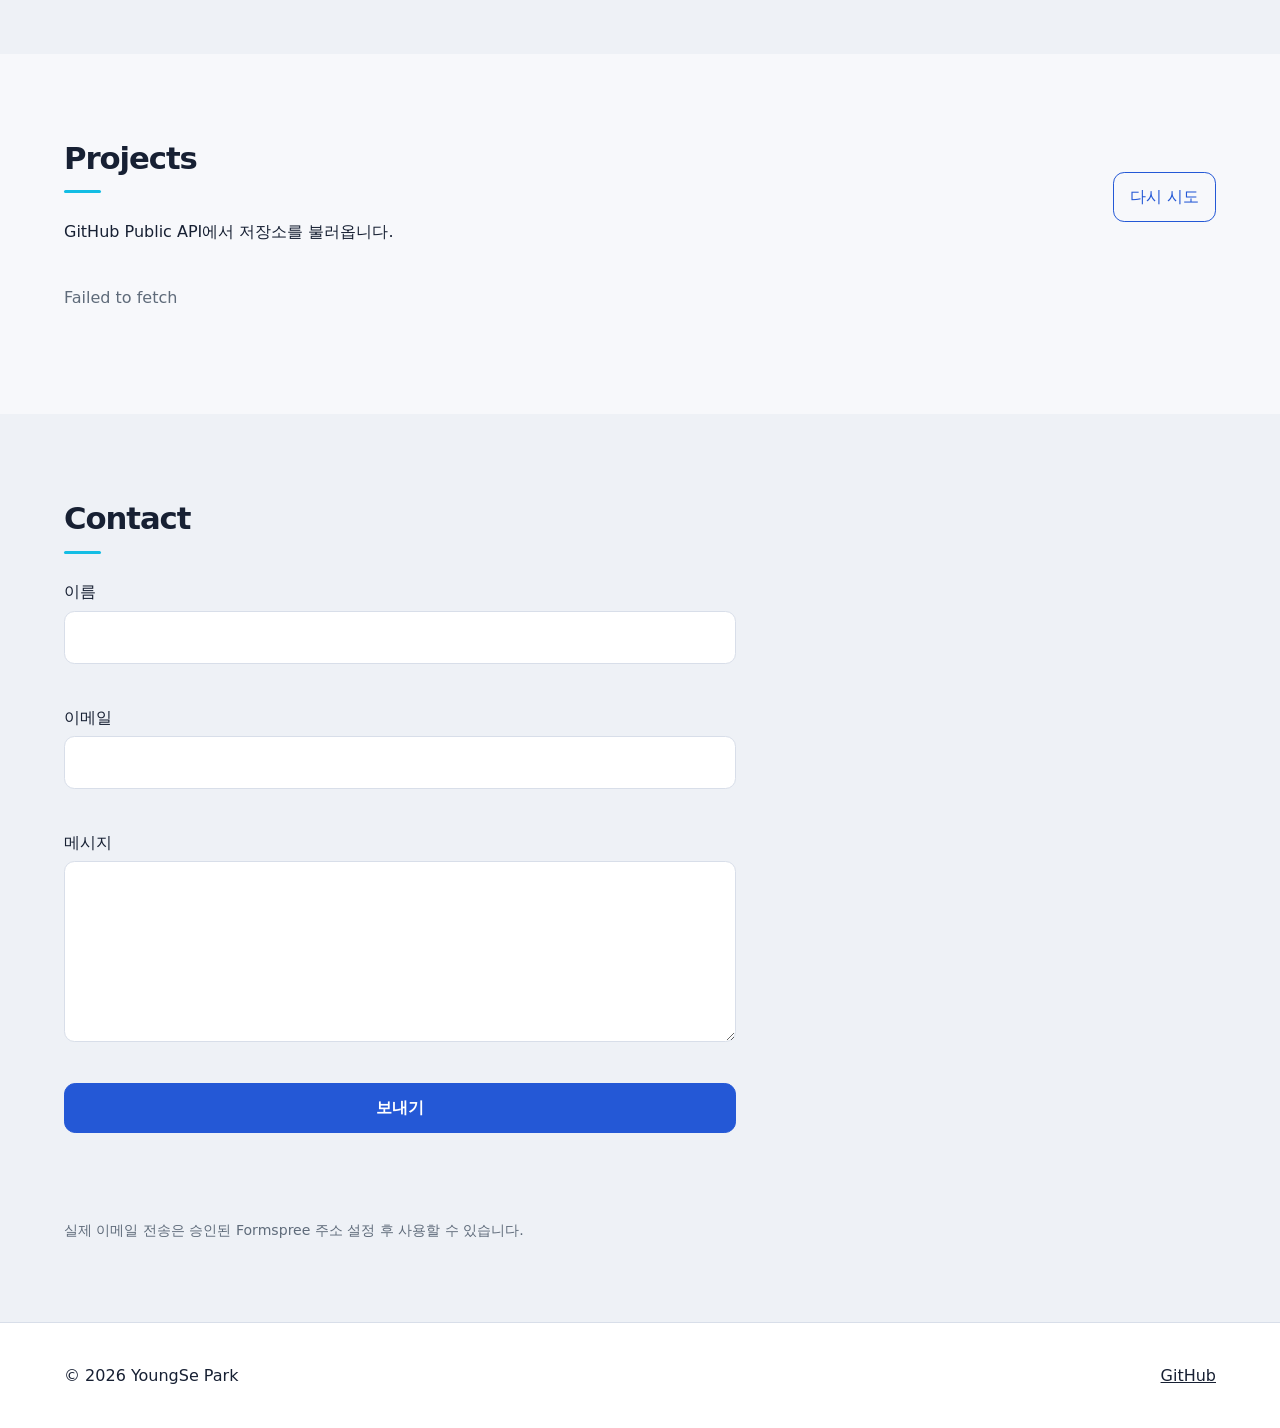
==== commit e155e84b: "fix(b1-1): connect contact fields to accessible error descriptions" ====
--- a/training/round-03-apos/04-src/index.html
+++ b/training/round-03-apos/04-src/index.html
@@ -27,25 +27,14 @@
   </header>
 
   <main>
-    <!-- SL02-DESIGN-PREVIEW-V1: illustration only; functional JS untouched -->
-    <section class="hero section" id="hero" aria-label="웹 포트폴리오 소개">
-      <div class="container hero-stage reveal">
-        <div class="hero-panel">
-          <p class="eyebrow hero-eyebrow">CODYSSEY · B1-1 WEB PORTFOLIO</p>
-          <p class="hero-overline">LEARN TODAY <span aria-hidden="true">→</span> BUILD TOMORROW</p>
-          <h1 aria-label="안녕하세요. 배우고 만들며 성장하는 개발자입니다."><span class="typing-target" aria-hidden="true">안녕하세요. 배우고 만들며 성장하는 개발자입니다.</span></h1>
-          <p class="lead">HTML · CSS · JavaScript로 구현한 개인 포트폴리오입니다. 배우고, 만들고, 브라우저에서 직접 확인합니다.</p>
-          <div class="hero-actions">
-            <a class="button" href="#projects">실제 프로젝트 보기 <span aria-hidden="true">↗</span></a>
-            <a class="button button-secondary" href="#about">포트폴리오 소개</a>
-          </div>
-          <div class="journey-steps" role="list" aria-label="프로젝트의 성장 과정">
-            <span role="listitem"><strong>01</strong> 배우기</span>
-            <span role="listitem"><strong>02</strong> 구현하기</span>
-            <span role="listitem"><strong>03</strong> 테스트</span>
-            <span role="listitem"><strong>04</strong> 공유하기</span>
-          </div>
-          <p class="visual-disclaimer">* 산악 이미지는 SL02와 연결한 AI 연출 이미지이며 실제 개발 화면이나 성과 증빙이 아닙니다.</p>
+    <section class="hero section" id="hero">
+      <div class="container reveal">
+        <p class="eyebrow">CODYSSEY B1-1 · APOS Round 03</p>
+        <h1 aria-label="안녕하세요. 배우고 만들며 성장하는 개발자입니다."><span class="typing-target" aria-hidden="true">안녕하세요. 배우고 만들며 성장하는 개발자입니다.</span></h1>
+        <p class="lead">HTML, CSS, JavaScript의 기본 원리를 직접 구현하며 Event → State → Render 흐름을 학습합니다.</p>
+        <div class="hero-actions">
+          <a class="button" href="#projects">프로젝트 보기</a>
+          <a class="button button-secondary" href="#contact">연락하기</a>
         </div>
       </div>
     </section>
@@ -54,7 +43,7 @@
       <div class="container reveal">
         <h2>About</h2>
         <div class="about-grid">
-          <figure class="about-visual"><img class="profile-image" src="images/about-journey-sl02.jpg" alt="산맥을 향하는 여행자의 AI 생성 이미지, 성장 과정을 상징하는 연출"><figcaption>Learn · Practice · Build · Improve — AI 연출 이미지</figcaption></figure>
+          <img class="profile-image" src="images/profile-placeholder.svg" alt="프로필 사진을 위한 기본 이미지">
           <div>
             <p>웹의 구조, 표현, 동작을 각각 분리해 이해하고 실제 코드로 검증하는 학습 포트폴리오입니다.</p>
             <p>이번 Round 03에서는 이전 결과물을 복사해 통과시키는 대신 공식 요구사항을 기준으로 다시 구현하고 설명 가능한 상태를 목표로 합니다.</p>
@@ -97,20 +86,20 @@
         <form class="contact-form" data-formspree-endpoint="" novalidate>
           <div class="form-field">
             <label for="name">이름</label>
-            <input id="name" name="name" type="text" autocomplete="name" required>
-            <p class="field-error" data-error-for="name"></p>
+            <input id="name" name="name" type="text" autocomplete="name" required aria-describedby="name-error" aria-invalid="false">
+            <p class="field-error" id="name-error" data-error-for="name"></p>
           </div>
 
           <div class="form-field">
             <label for="email">이메일</label>
-            <input id="email" name="email" type="email" autocomplete="email" required>
-            <p class="field-error" data-error-for="email"></p>
+            <input id="email" name="email" type="email" autocomplete="email" required aria-describedby="email-error" aria-invalid="false">
+            <p class="field-error" id="email-error" data-error-for="email"></p>
           </div>
 
           <div class="form-field">
             <label for="message">메시지</label>
-            <textarea id="message" name="message" rows="6" required></textarea>
-            <p class="field-error" data-error-for="message"></p>
+            <textarea id="message" name="message" rows="6" required aria-describedby="message-error" aria-invalid="false"></textarea>
+            <p class="field-error" id="message-error" data-error-for="message"></p>
           </div>
 
           <button class="button" type="submit">보내기</button>
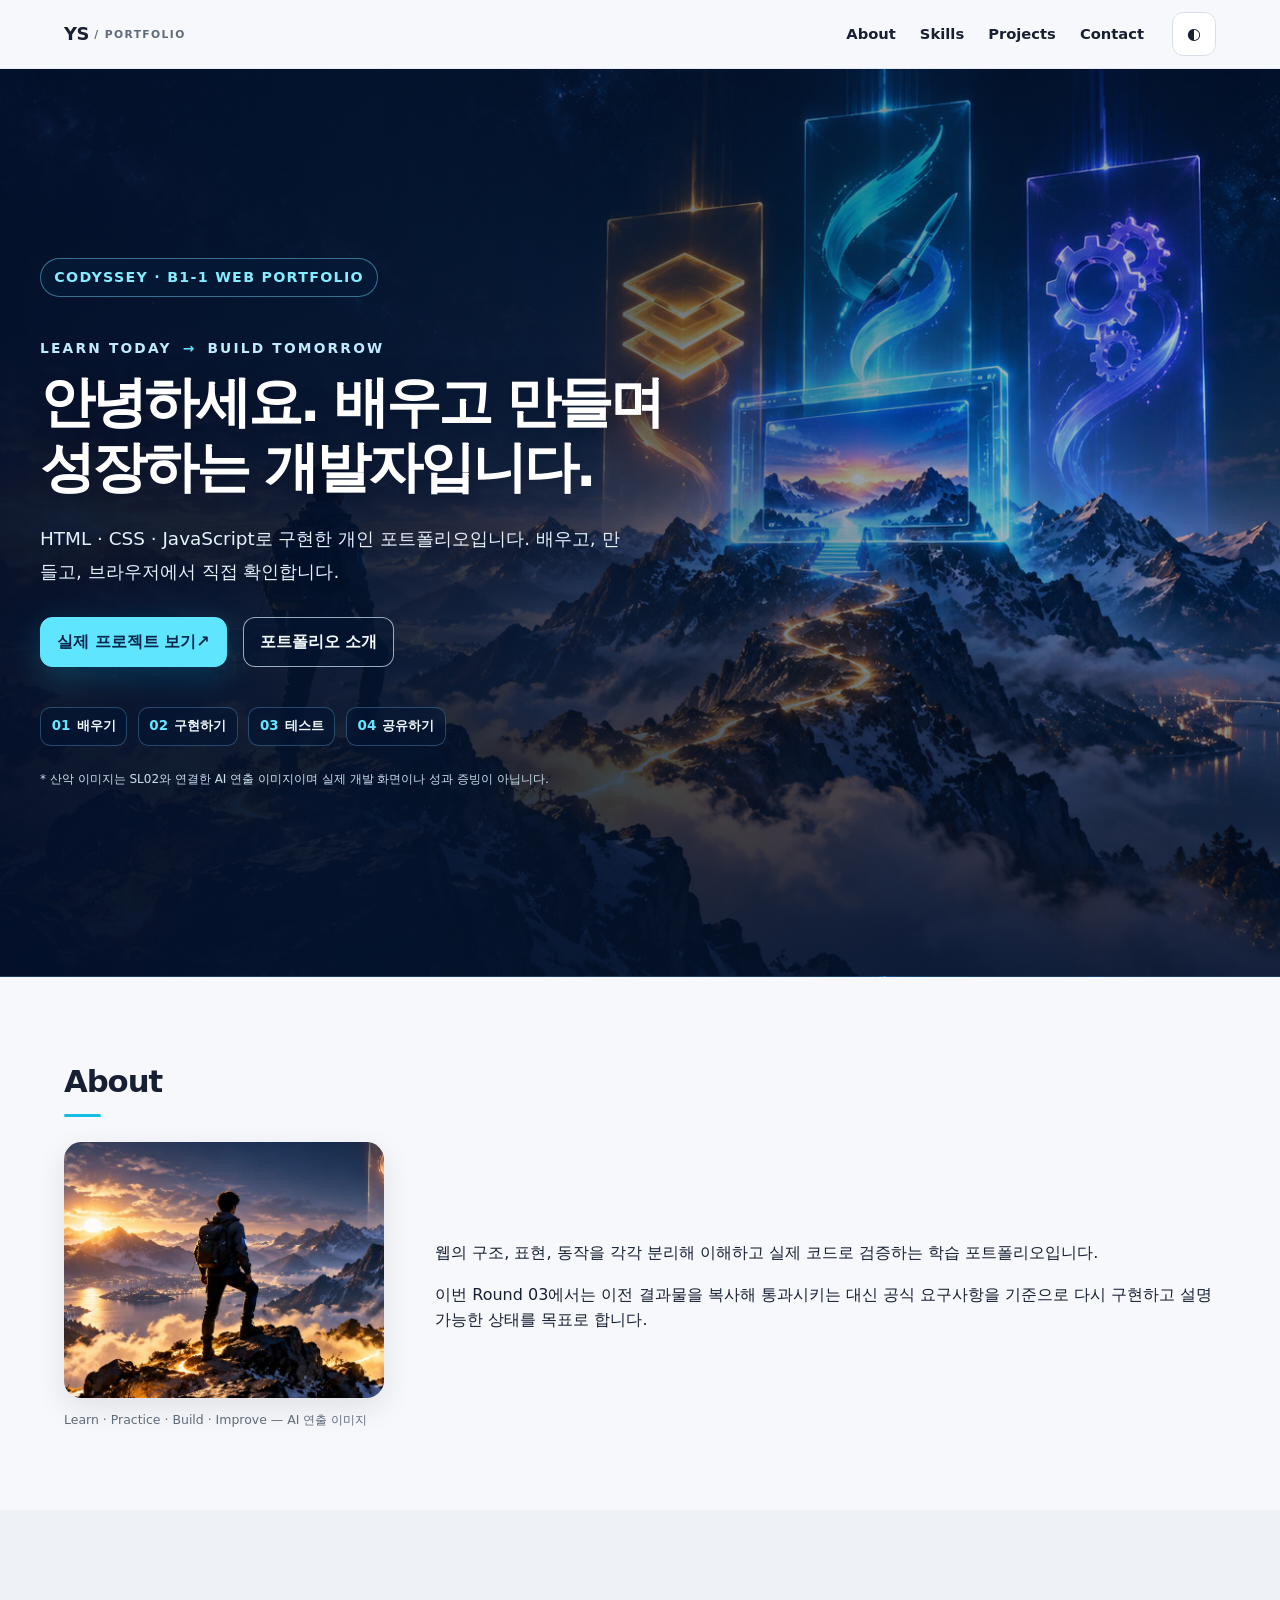
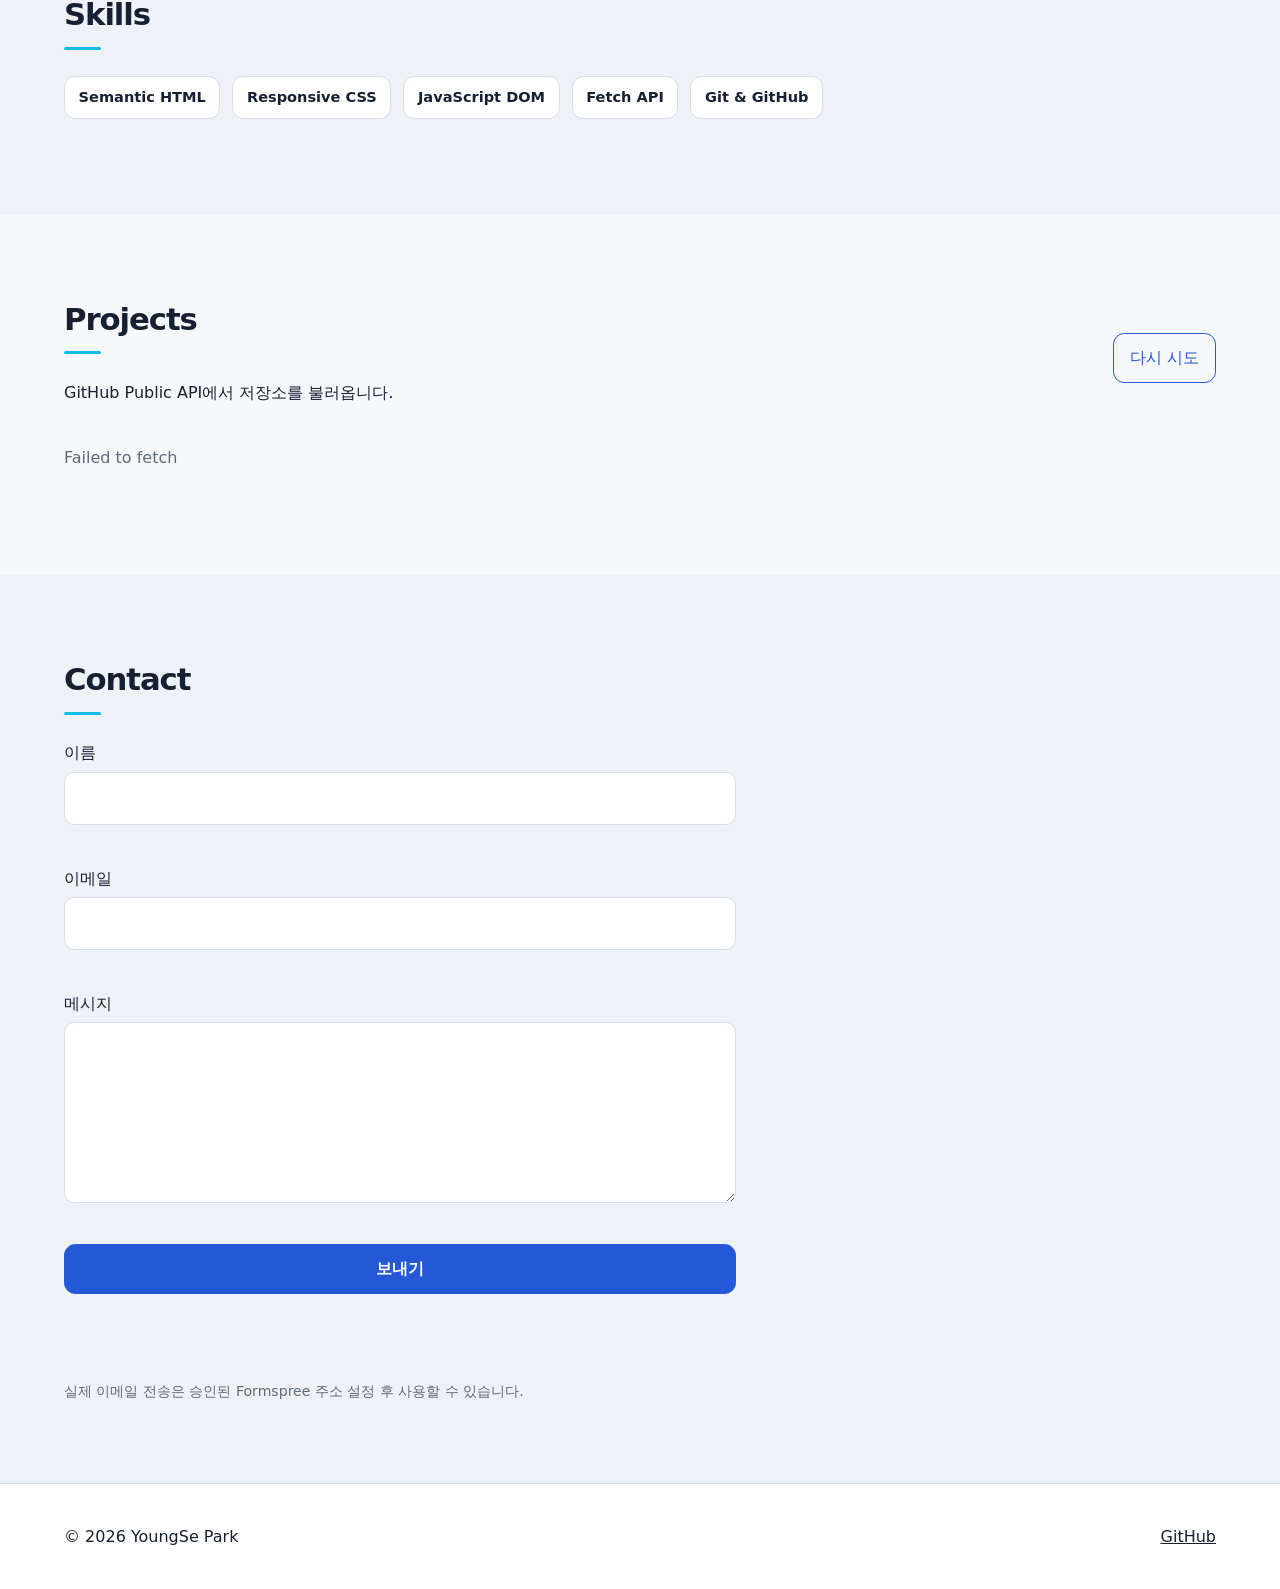
==== commit eb5748d1: "merge(b1-1): inherit PR19 link and form fixes, preserve SL02 layout" ====
--- a/training/round-03-apos/04-src/index.html
+++ b/training/round-03-apos/04-src/index.html
@@ -27,14 +27,25 @@
   </header>
 
   <main>
-    <section class="hero section" id="hero">
-      <div class="container reveal">
-        <p class="eyebrow">CODYSSEY B1-1 · APOS Round 03</p>
-        <h1 aria-label="안녕하세요. 배우고 만들며 성장하는 개발자입니다."><span class="typing-target" aria-hidden="true">안녕하세요. 배우고 만들며 성장하는 개발자입니다.</span></h1>
-        <p class="lead">HTML, CSS, JavaScript의 기본 원리를 직접 구현하며 Event → State → Render 흐름을 학습합니다.</p>
-        <div class="hero-actions">
-          <a class="button" href="#projects">프로젝트 보기</a>
-          <a class="button button-secondary" href="#contact">연락하기</a>
+    <!-- SL02-DESIGN-PREVIEW-V1: illustration only; functional JS untouched -->
+    <section class="hero section" id="hero" aria-label="웹 포트폴리오 소개">
+      <div class="container hero-stage reveal">
+        <div class="hero-panel">
+          <p class="eyebrow hero-eyebrow">CODYSSEY · B1-1 WEB PORTFOLIO</p>
+          <p class="hero-overline">LEARN TODAY <span aria-hidden="true">→</span> BUILD TOMORROW</p>
+          <h1 aria-label="안녕하세요. 배우고 만들며 성장하는 개발자입니다."><span class="typing-target" aria-hidden="true">안녕하세요. 배우고 만들며 성장하는 개발자입니다.</span></h1>
+          <p class="lead">HTML · CSS · JavaScript로 구현한 개인 포트폴리오입니다. 배우고, 만들고, 브라우저에서 직접 확인합니다.</p>
+          <div class="hero-actions">
+            <a class="button" href="#projects">실제 프로젝트 보기 <span aria-hidden="true">↗</span></a>
+            <a class="button button-secondary" href="#about">포트폴리오 소개</a>
+          </div>
+          <div class="journey-steps" role="list" aria-label="프로젝트의 성장 과정">
+            <span role="listitem"><strong>01</strong> 배우기</span>
+            <span role="listitem"><strong>02</strong> 구현하기</span>
+            <span role="listitem"><strong>03</strong> 테스트</span>
+            <span role="listitem"><strong>04</strong> 공유하기</span>
+          </div>
+          <p class="visual-disclaimer">* 산악 이미지는 SL02와 연결한 AI 연출 이미지이며 실제 개발 화면이나 성과 증빙이 아닙니다.</p>
         </div>
       </div>
     </section>
@@ -43,7 +54,7 @@
       <div class="container reveal">
         <h2>About</h2>
         <div class="about-grid">
-          <img class="profile-image" src="images/profile-placeholder.svg" alt="프로필 사진을 위한 기본 이미지">
+          <figure class="about-visual"><img class="profile-image" src="images/about-journey-sl02.jpg" alt="산맥을 향하는 여행자의 AI 생성 이미지, 성장 과정을 상징하는 연출"><figcaption>Learn · Practice · Build · Improve — AI 연출 이미지</figcaption></figure>
           <div>
             <p>웹의 구조, 표현, 동작을 각각 분리해 이해하고 실제 코드로 검증하는 학습 포트폴리오입니다.</p>
             <p>이번 Round 03에서는 이전 결과물을 복사해 통과시키는 대신 공식 요구사항을 기준으로 다시 구현하고 설명 가능한 상태를 목표로 합니다.</p>
